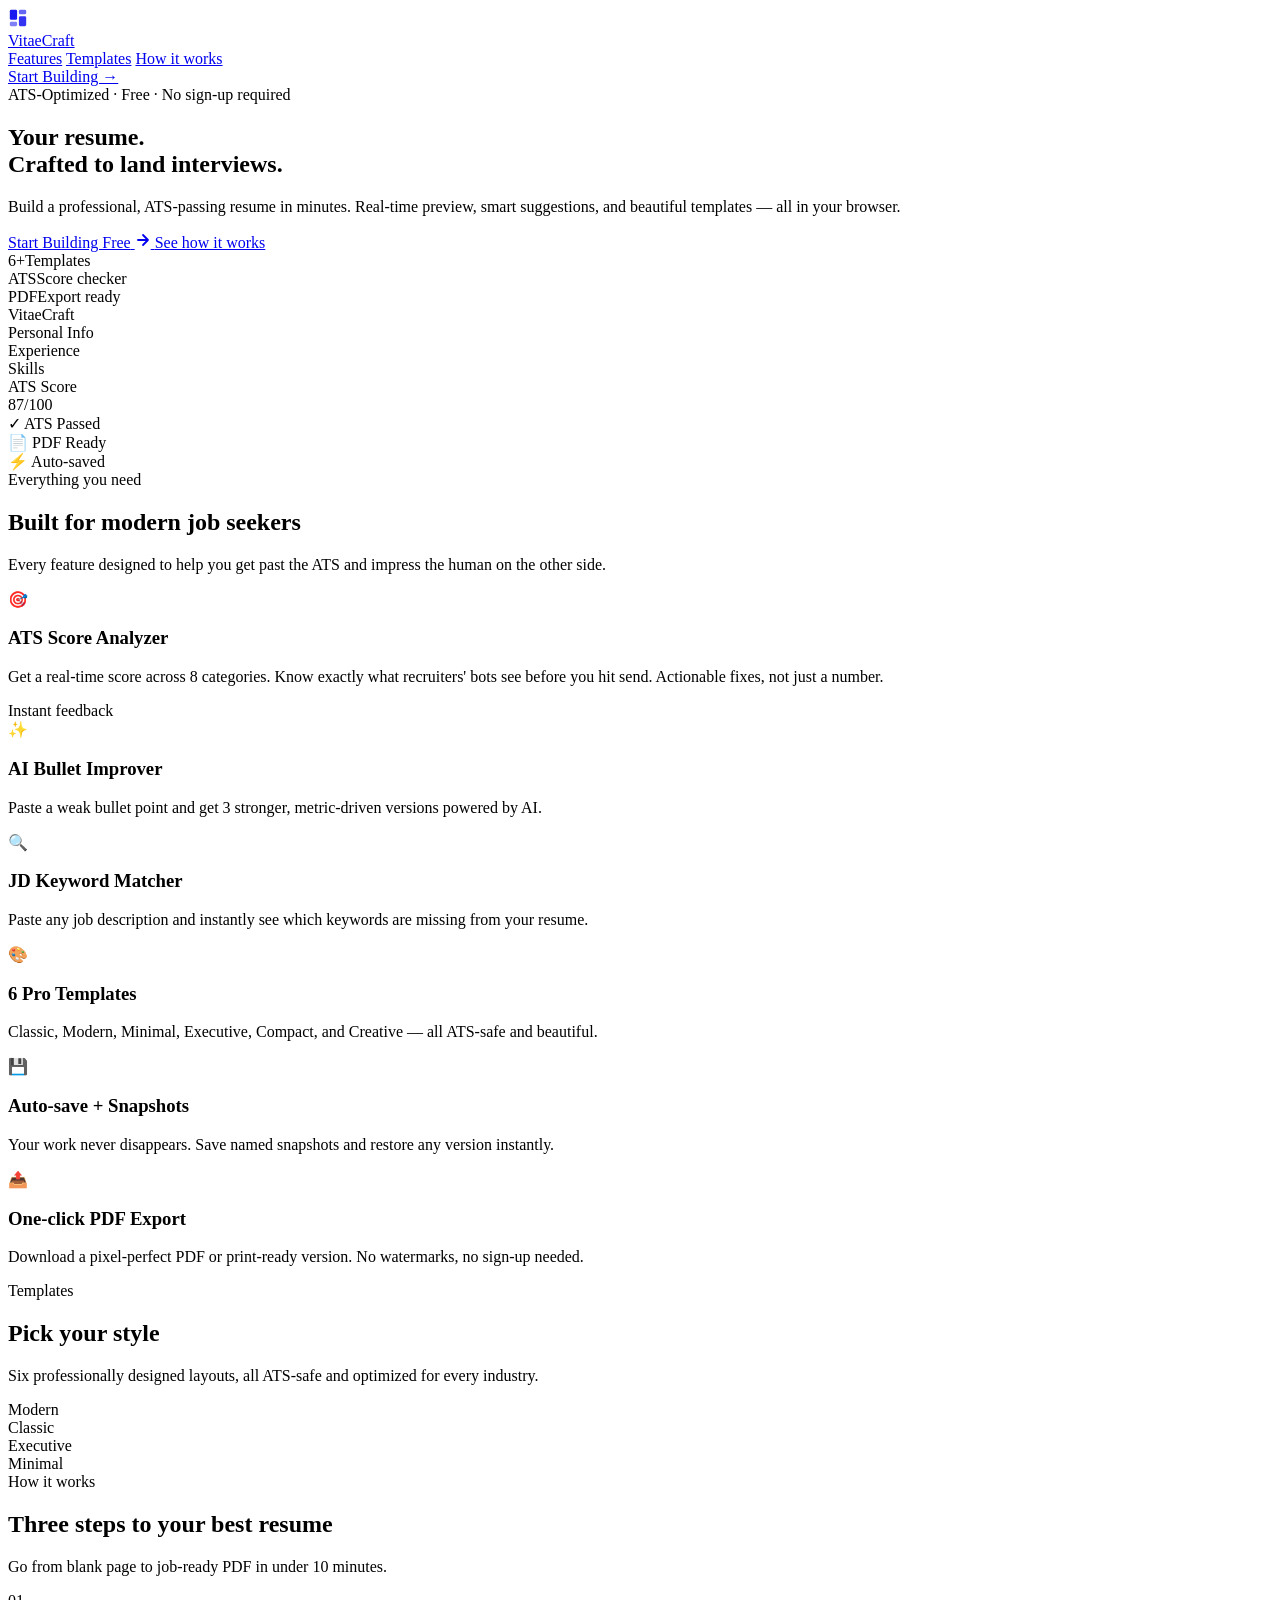
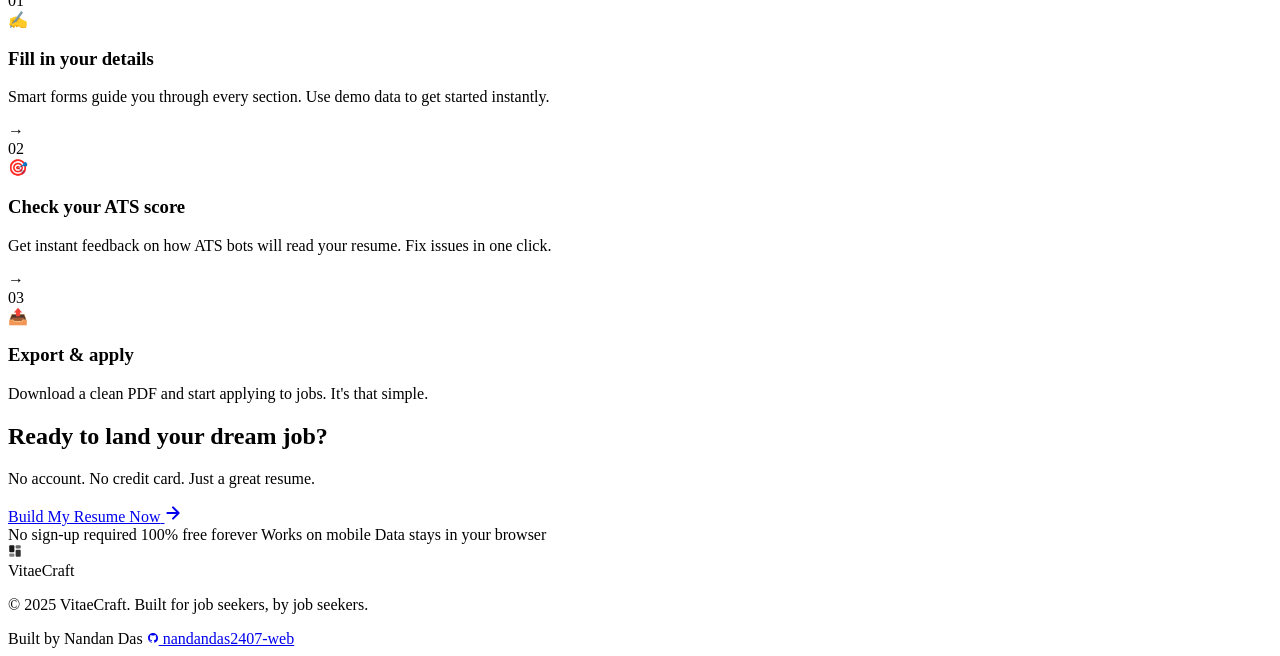
==== index.html @ b0406d77 "Add files via upload" ====
<!DOCTYPE html>
<html lang="en">
<head>
<meta charset="UTF-8"/>
<meta name="viewport" content="width=device-width,initial-scale=1.0"/>
<meta name="description" content="VitaeCraft — Build a professional, ATS-optimized resume in minutes. Real-time preview, smart AI suggestions, and beautiful templates. Free, no sign-up required."/>
<title>VitaeCraft — Resume Builder That Gets You Hired</title>
<link rel="preconnect" href="https://fonts.googleapis.com"/>
<link rel="preconnect" href="https://fonts.gstatic.com" crossorigin/>
<link href="https://fonts.googleapis.com/css2?family=Syne:wght@400;500;600;700;800&family=DM+Sans:ital,opsz,wght@0,9..40,300;0,9..40,400;0,9..40,500;0,9..40,700;1,9..40,400&family=DM+Mono:wght@400;500&display=swap" rel="stylesheet"/>
<link rel="stylesheet" href="css/landing.css"/>
</head>
<body>
<div class="noise"></div>

<nav class="nav" id="nav">
  <div class="nav-inner">
    <a href="index.html" class="nav-logo">
      <div class="logo-mark">
        <svg width="20" height="20" viewBox="0 0 22 22" fill="none">
          <rect x="2" y="2" width="8" height="11" rx="1.5" fill="currentColor" opacity=".9"/>
          <rect x="12" y="2" width="8" height="5" rx="1.5" fill="currentColor" opacity=".6"/>
          <rect x="12" y="9" width="8" height="11" rx="1.5" fill="currentColor" opacity=".8"/>
          <rect x="2" y="15" width="8" height="5" rx="1.5" fill="currentColor" opacity=".5"/>
        </svg>
      </div>
      <span class="logo-text">VitaeCraft</span>
    </a>
    <div class="nav-links">
      <a href="#features">Features</a>
      <a href="#templates">Templates</a>
      <a href="#how">How it works</a>
    </div>
    <a href="app.html" class="nav-cta">Start Building →</a>
  </div>
</nav>

<section class="hero">
  <div class="hero-bg">
    <div class="orb orb-1"></div>
    <div class="orb orb-2"></div>
    <div class="orb orb-3"></div>
    <div class="grid-overlay"></div>
  </div>
  <div class="hero-content">
    <div class="hero-badge">
      <span class="badge-dot"></span>
      ATS-Optimized &middot; Free &middot; No sign-up required
    </div>
    <h1 class="hero-title">
      Your resume.<br/>
      <span class="title-accent">Crafted to land</span>
      interviews.
    </h1>
    <p class="hero-sub">Build a professional, ATS-passing resume in minutes. Real-time preview, smart suggestions, and beautiful templates — all in your browser.</p>
    <div class="hero-actions">
      <a href="app.html" class="btn-primary">
        <span>Start Building Free</span>
        <svg width="16" height="16" viewBox="0 0 16 16" fill="none"><path d="M3 8h10M8 3l5 5-5 5" stroke="currentColor" stroke-width="1.8" stroke-linecap="round" stroke-linejoin="round"/></svg>
      </a>
      <a href="#how" class="btn-secondary">See how it works</a>
    </div>
    <div class="hero-stats">
      <div class="stat"><span class="stat-num">6+</span><span class="stat-label">Templates</span></div>
      <div class="stat-div"></div>
      <div class="stat"><span class="stat-num">ATS</span><span class="stat-label">Score checker</span></div>
      <div class="stat-div"></div>
      <div class="stat"><span class="stat-num">PDF</span><span class="stat-label">Export ready</span></div>
    </div>
  </div>
  <div class="hero-visual">
    <div class="preview-card">
      <div class="preview-topbar">
        <div class="preview-dots"><span></span><span></span><span></span></div>
        <div class="preview-title">VitaeCraft</div>
      </div>
      <div class="preview-body">
        <div class="preview-left">
          <div class="pl-section">
            <div class="pl-label">Personal Info</div>
            <div class="pl-field"></div>
            <div class="pl-field short"></div>
            <div class="pl-field"></div>
          </div>
          <div class="pl-section">
            <div class="pl-label">Experience</div>
            <div class="pl-field"></div>
            <div class="pl-field short"></div>
            <div class="pl-block"></div>
          </div>
          <div class="pl-section">
            <div class="pl-label">Skills</div>
            <div class="pl-tags">
              <div class="pl-tag"></div><div class="pl-tag wide"></div><div class="pl-tag"></div><div class="pl-tag wide"></div>
            </div>
          </div>
        </div>
        <div class="preview-right">
          <div class="pr-head">
            <div class="pr-name"></div>
            <div class="pr-title"></div>
            <div class="pr-contact">
              <div class="pr-ci"></div><div class="pr-ci"></div><div class="pr-ci"></div>
            </div>
          </div>
          <div class="pr-sect">
            <div class="pr-sh"></div>
            <div class="pr-line"></div>
            <div class="pr-line short"></div>
            <div class="pr-line"></div>
            <div class="pr-line short"></div>
          </div>
          <div class="pr-sect">
            <div class="pr-sh"></div>
            <div class="pr-line"></div>
            <div class="pr-line short"></div>
          </div>
          <div class="pr-score">
            <div class="pr-score-label">ATS Score</div>
            <div class="pr-score-num">87<span>/100</span></div>
            <div class="pr-score-bar"><div class="pr-score-fill" style="width:87%"></div></div>
          </div>
        </div>
      </div>
    </div>
    <div class="floating-tag tag-1">✓ ATS Passed</div>
    <div class="floating-tag tag-2">📄 PDF Ready</div>
    <div class="floating-tag tag-3">⚡ Auto-saved</div>
  </div>
</section>

<section class="features" id="features">
  <div class="section-inner">
    <div class="section-eyebrow">Everything you need</div>
    <h2 class="section-title">Built for modern job seekers</h2>
    <p class="section-sub">Every feature designed to help you get past the ATS and impress the human on the other side.</p>
    <div class="features-grid">
      <div class="feature-card feature-big fade-up">
        <div class="feature-icon">🎯</div>
        <h3>ATS Score Analyzer</h3>
        <p>Get a real-time score across 8 categories. Know exactly what recruiters' bots see before you hit send. Actionable fixes, not just a number.</p>
        <div class="feature-tag">Instant feedback</div>
      </div>
      <div class="feature-card fade-up">
        <div class="feature-icon">✨</div>
        <h3>AI Bullet Improver</h3>
        <p>Paste a weak bullet point and get 3 stronger, metric-driven versions powered by AI.</p>
      </div>
      <div class="feature-card fade-up">
        <div class="feature-icon">🔍</div>
        <h3>JD Keyword Matcher</h3>
        <p>Paste any job description and instantly see which keywords are missing from your resume.</p>
      </div>
      <div class="feature-card fade-up">
        <div class="feature-icon">🎨</div>
        <h3>6 Pro Templates</h3>
        <p>Classic, Modern, Minimal, Executive, Compact, and Creative — all ATS-safe and beautiful.</p>
      </div>
      <div class="feature-card fade-up">
        <div class="feature-icon">💾</div>
        <h3>Auto-save + Snapshots</h3>
        <p>Your work never disappears. Save named snapshots and restore any version instantly.</p>
      </div>
      <div class="feature-card fade-up">
        <div class="feature-icon">📤</div>
        <h3>One-click PDF Export</h3>
        <p>Download a pixel-perfect PDF or print-ready version. No watermarks, no sign-up needed.</p>
      </div>
    </div>
  </div>
</section>

<section class="templates-section" id="templates">
  <div class="section-inner">
    <div class="section-eyebrow">Templates</div>
    <h2 class="section-title">Pick your style</h2>
    <p class="section-sub">Six professionally designed layouts, all ATS-safe and optimized for every industry.</p>
    <div class="templates-row">
      <div class="tpl-preview tpl-modern active fade-up">
        <div class="tpl-header-strip"></div>
        <div class="tpl-name-block"><div class="tpl-pname"></div><div class="tpl-ptitle"></div></div>
        <div class="tpl-lines"><div class="tpl-l"></div><div class="tpl-l short"></div><div class="tpl-l"></div></div>
        <div class="tpl-badge">Modern</div>
      </div>
      <div class="tpl-preview tpl-classic fade-up">
        <div class="tpl-classic-head"><div class="tpl-pname"></div><div class="tpl-ptitle"></div><div class="tpl-divider"></div></div>
        <div class="tpl-lines"><div class="tpl-l"></div><div class="tpl-l short"></div><div class="tpl-l"></div></div>
        <div class="tpl-badge">Classic</div>
      </div>
      <div class="tpl-preview tpl-exec fade-up">
        <div class="tpl-exec-sidebar"></div>
        <div class="tpl-exec-body"><div class="tpl-pname dark"></div><div class="tpl-ptitle dark"></div><div class="tpl-lines"><div class="tpl-l dark"></div><div class="tpl-l short dark"></div></div></div>
        <div class="tpl-badge">Executive</div>
      </div>
      <div class="tpl-preview tpl-minimal fade-up">
        <div class="tpl-minimal-head"><div class="tpl-pname sm"></div><div class="tpl-ptitle sm"></div></div>
        <div class="tpl-min-div"></div>
        <div class="tpl-lines"><div class="tpl-l"></div><div class="tpl-l short"></div></div>
        <div class="tpl-badge">Minimal</div>
      </div>
    </div>
  </div>
</section>

<section class="how-section" id="how">
  <div class="section-inner">
    <div class="section-eyebrow">How it works</div>
    <h2 class="section-title">Three steps to your best resume</h2>
    <p class="section-sub">Go from blank page to job-ready PDF in under 10 minutes.</p>
    <div class="steps-row">
      <div class="step fade-up">
        <div class="step-num">01</div>
        <div class="step-icon">✍️</div>
        <h3>Fill in your details</h3>
        <p>Smart forms guide you through every section. Use demo data to get started instantly.</p>
      </div>
      <div class="step-arrow">→</div>
      <div class="step fade-up">
        <div class="step-num">02</div>
        <div class="step-icon">🎯</div>
        <h3>Check your ATS score</h3>
        <p>Get instant feedback on how ATS bots will read your resume. Fix issues in one click.</p>
      </div>
      <div class="step-arrow">→</div>
      <div class="step fade-up">
        <div class="step-num">03</div>
        <div class="step-icon">📤</div>
        <h3>Export &amp; apply</h3>
        <p>Download a clean PDF and start applying to jobs. It's that simple.</p>
      </div>
    </div>
  </div>
</section>

<section class="cta-section">
  <div class="cta-bg">
    <div class="cta-orb"></div>
  </div>
  <div class="cta-inner">
    <h2>Ready to land your dream job?</h2>
    <p>No account. No credit card. Just a great resume.</p>
    <a href="app.html" class="btn-primary large">
      <span>Build My Resume Now</span>
      <svg width="18" height="18" viewBox="0 0 16 16" fill="none"><path d="M3 8h10M8 3l5 5-5 5" stroke="currentColor" stroke-width="1.8" stroke-linecap="round" stroke-linejoin="round"/></svg>
    </a>
    <div class="cta-trust">
      <span class="cta-trust-item">No sign-up required</span>
      <span class="cta-trust-item">100% free forever</span>
      <span class="cta-trust-item">Works on mobile</span>
      <span class="cta-trust-item">Data stays in your browser</span>
    </div>
  </div>
</section>

<footer class="footer">
  <div class="footer-inner">
    <div class="footer-logo">
      <div class="logo-mark sm">
        <svg width="14" height="14" viewBox="0 0 22 22" fill="none">
          <rect x="2" y="2" width="8" height="11" rx="1.5" fill="currentColor" opacity=".9"/>
          <rect x="12" y="2" width="8" height="5" rx="1.5" fill="currentColor" opacity=".6"/>
          <rect x="12" y="9" width="8" height="11" rx="1.5" fill="currentColor" opacity=".8"/>
          <rect x="2" y="15" width="8" height="5" rx="1.5" fill="currentColor" opacity=".5"/>
        </svg>
      </div>
      <span>VitaeCraft</span>
    </div>
    <div class="footer-right">
      <p class="footer-copy">© 2025 VitaeCraft. Built for job seekers, by job seekers.</p>
      <div class="footer-credit">
        Built by <span class="credit-name">Nandan Das</span>
        <a href="https://github.com/nandandas2407-web" target="_blank" rel="noopener noreferrer" class="gh-link">
          <svg width="12" height="12" viewBox="0 0 24 24" fill="currentColor"><path d="M12 2C6.477 2 2 6.484 2 12.017c0 4.425 2.865 8.18 6.839 9.504.5.092.682-.217.682-.483 0-.237-.008-.868-.013-1.703-2.782.605-3.369-1.343-3.369-1.343-.454-1.158-1.11-1.466-1.11-1.466-.908-.62.069-.608.069-.608 1.003.07 1.531 1.032 1.531 1.032.892 1.53 2.341 1.088 2.91.832.092-.647.35-1.088.636-1.338-2.22-.253-4.555-1.113-4.555-4.951 0-1.093.39-1.988 1.029-2.688-.103-.253-.446-1.272.098-2.65 0 0 .84-.27 2.75 1.026A9.564 9.564 0 0112 6.844c.85.004 1.705.115 2.504.337 1.909-1.296 2.747-1.027 2.747-1.027.546 1.379.202 2.398.1 2.651.64.7 1.028 1.595 1.028 2.688 0 3.848-2.339 4.695-4.566 4.943.359.309.678.92.678 1.855 0 1.338-.012 2.419-.012 2.747 0 .268.18.58.688.482A10.019 10.019 0 0022 12.017C22 6.484 17.522 2 12 2z"/></svg>
          nandandas2407-web
        </a>
      </div>
    </div>
  </div>
</footer>

<script src="js/landing.js"></script>
</body>
</html>
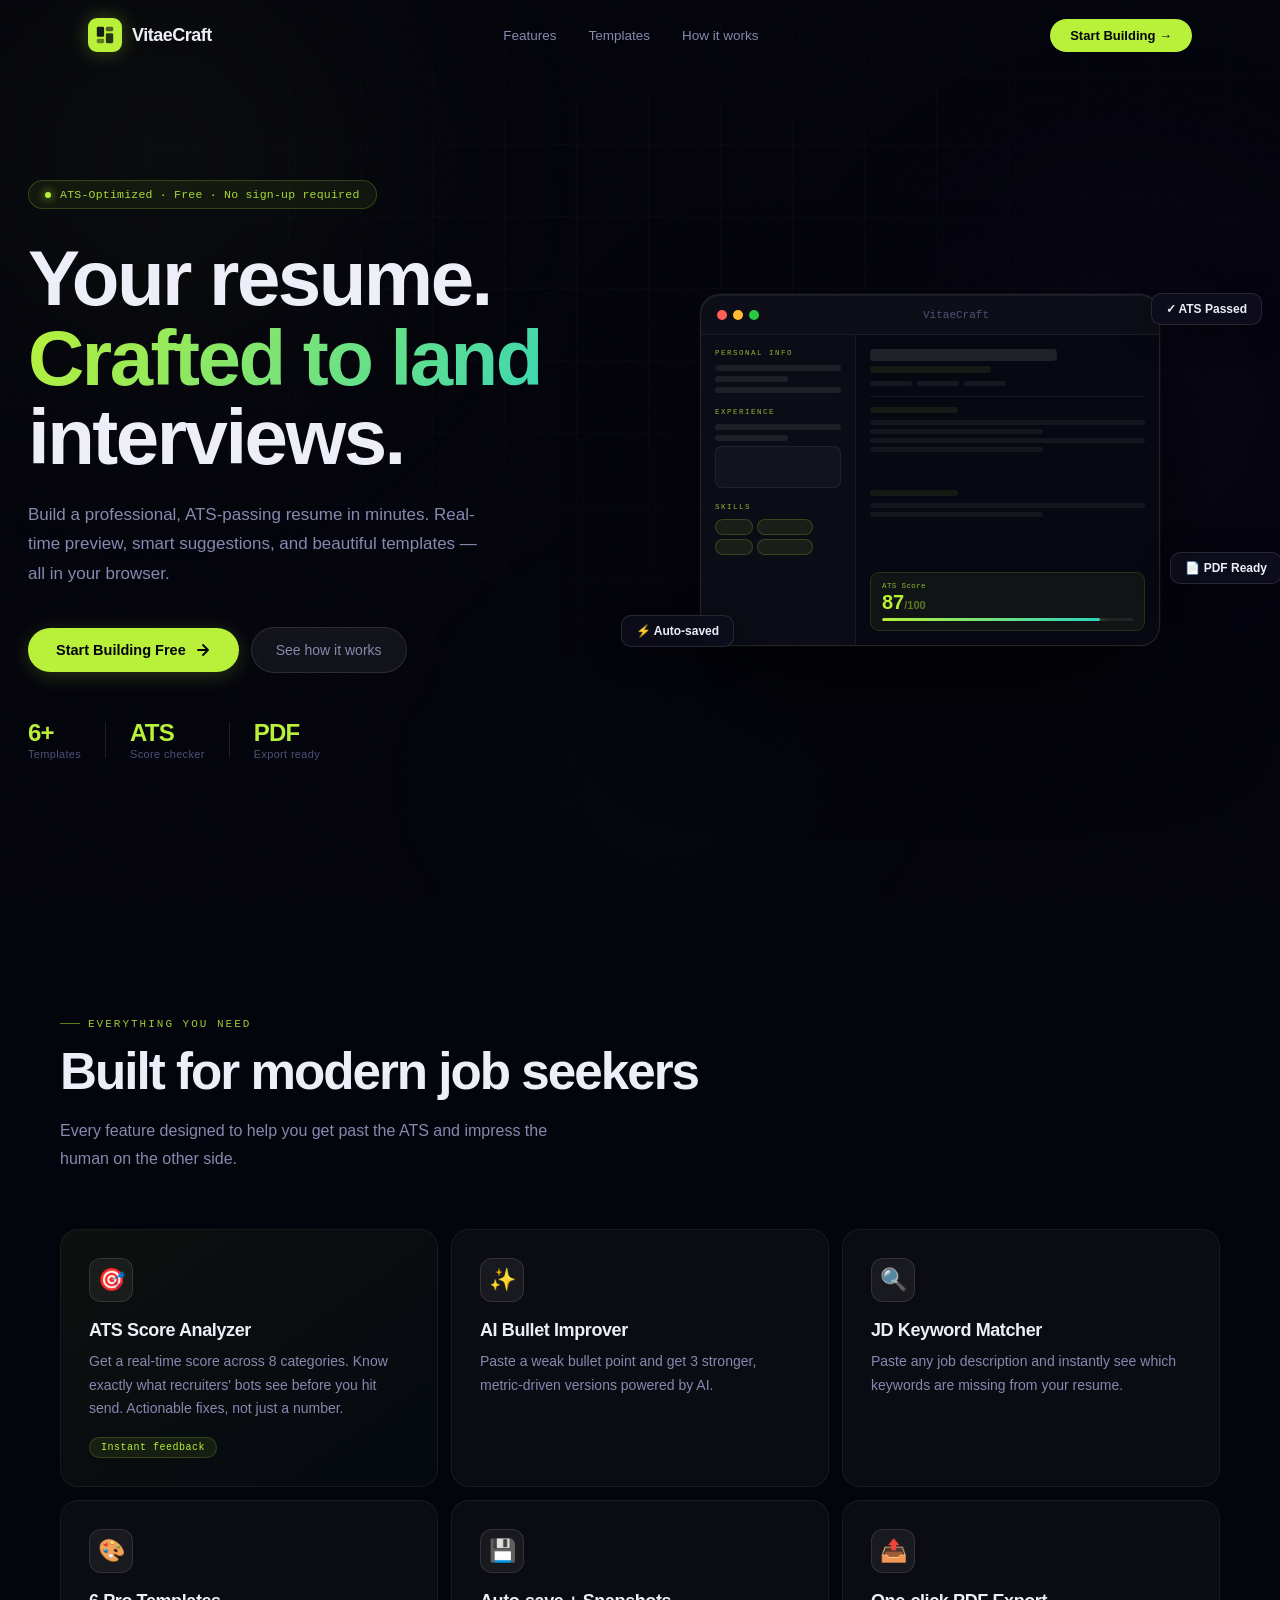
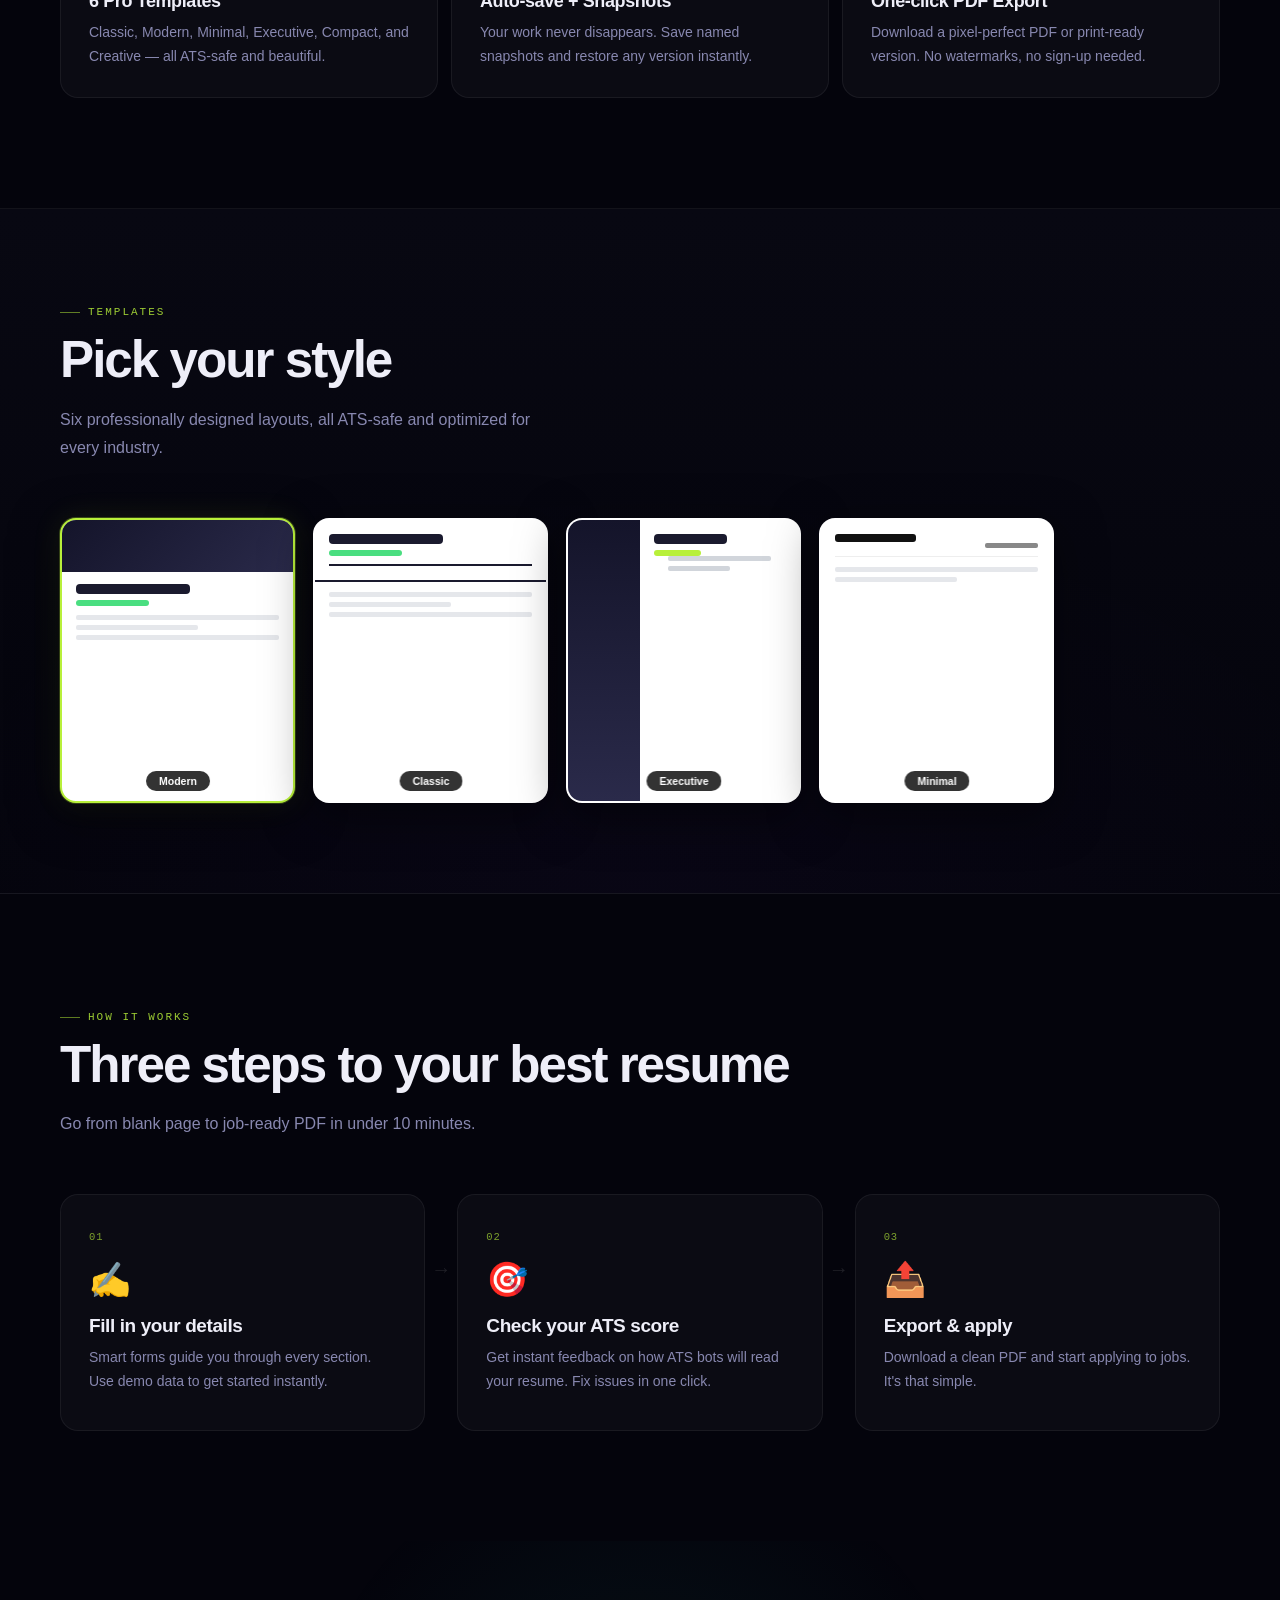
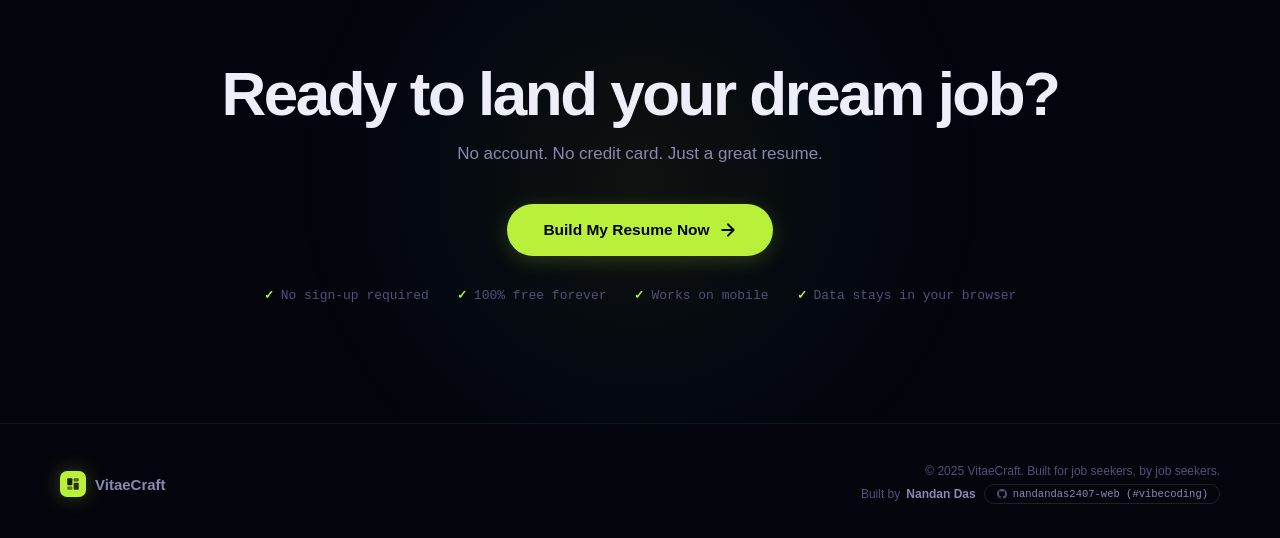
==== commit 33eb9cfd: "Update index.html" ====
--- a/index.html
+++ b/index.html
@@ -8,7 +8,7 @@
 <link rel="preconnect" href="https://fonts.googleapis.com"/>
 <link rel="preconnect" href="https://fonts.gstatic.com" crossorigin/>
 <link href="https://fonts.googleapis.com/css2?family=Syne:wght@400;500;600;700;800&family=DM+Sans:ital,opsz,wght@0,9..40,300;0,9..40,400;0,9..40,500;0,9..40,700;1,9..40,400&family=DM+Mono:wght@400;500&display=swap" rel="stylesheet"/>
-<link rel="stylesheet" href="css/landing.css"/>
+<link rel="stylesheet" href="landing.css"/>
 </head>
 <body>
 <div class="noise"></div>
@@ -271,13 +271,13 @@
         Built by <span class="credit-name">Nandan Das</span>
         <a href="https://github.com/nandandas2407-web" target="_blank" rel="noopener noreferrer" class="gh-link">
           <svg width="12" height="12" viewBox="0 0 24 24" fill="currentColor"><path d="M12 2C6.477 2 2 6.484 2 12.017c0 4.425 2.865 8.18 6.839 9.504.5.092.682-.217.682-.483 0-.237-.008-.868-.013-1.703-2.782.605-3.369-1.343-3.369-1.343-.454-1.158-1.11-1.466-1.11-1.466-.908-.62.069-.608.069-.608 1.003.07 1.531 1.032 1.531 1.032.892 1.53 2.341 1.088 2.91.832.092-.647.35-1.088.636-1.338-2.22-.253-4.555-1.113-4.555-4.951 0-1.093.39-1.988 1.029-2.688-.103-.253-.446-1.272.098-2.65 0 0 .84-.27 2.75 1.026A9.564 9.564 0 0112 6.844c.85.004 1.705.115 2.504.337 1.909-1.296 2.747-1.027 2.747-1.027.546 1.379.202 2.398.1 2.651.64.7 1.028 1.595 1.028 2.688 0 3.848-2.339 4.695-4.566 4.943.359.309.678.92.678 1.855 0 1.338-.012 2.419-.012 2.747 0 .268.18.58.688.482A10.019 10.019 0 0022 12.017C22 6.484 17.522 2 12 2z"/></svg>
-          nandandas2407-web
+          nandandas2407-web (#vibecoding)
         </a>
       </div>
     </div>
   </div>
 </footer>
 
-<script src="js/landing.js"></script>
+<script src="landing.js"></script>
 </body>
 </html>
--- a/landing.css
+++ b/landing.css
@@ -0,0 +1,194 @@
+*,*::before,*::after{box-sizing:border-box;margin:0;padding:0}
+:root{
+  --bg:#04040c;--bg2:#080812;--bg3:#0e0e1c;--bg4:#141428;
+  --glass:rgba(255,255,255,.03);--glass2:rgba(255,255,255,.06);
+  --border:rgba(255,255,255,.06);--border2:rgba(255,255,255,.11);
+  --fg:#eeeef8;--fg2:#8888b0;--fg3:#50507a;
+  --lime:#b8f03a;--lime-t:rgba(184,240,58,.08);--lime-g:rgba(184,240,58,.18);
+  --teal:#2dd4bf;--teal-t:rgba(45,212,191,.08);
+  --violet:#7c3aed;--violet-t:rgba(124,58,237,.1);
+  --r:10px;--r2:18px;--r3:26px;
+  --ease:cubic-bezier(.4,0,.2,1);--spring:cubic-bezier(.34,1.56,.64,1);
+}
+html{scroll-behavior:smooth;scroll-padding-top:80px}
+body{font-family:'DM Sans',sans-serif;background:var(--bg);color:var(--fg);overflow-x:hidden;-webkit-font-smoothing:antialiased;text-rendering:optimizeLegibility}
+.noise{position:fixed;inset:0;pointer-events:none;z-index:0;opacity:.018;background-image:url("data:image/svg+xml,%3Csvg viewBox='0 0 256 256' xmlns='http://www.w3.org/2000/svg'%3E%3Cfilter id='n'%3E%3CfeTurbulence type='fractalNoise' baseFrequency='0.85' numOctaves='4' stitchTiles='stitch'/%3E%3C/filter%3E%3Crect width='100%25' height='100%25' filter='url(%23n)'/%3E%3C/svg%3E");background-size:256px;background-repeat:repeat}
+.nav{position:fixed;top:0;left:0;right:0;z-index:100;padding:0;transition:all .4s var(--ease)}
+.nav.scrolled{background:rgba(4,4,12,.92);backdrop-filter:blur(24px) saturate(180%);border-bottom:1px solid var(--border)}
+.nav-inner{max-width:1160px;margin:0 auto;padding:18px 28px;display:flex;align-items:center;justify-content:space-between;gap:20px}
+.nav-logo{display:flex;align-items:center;gap:10px;text-decoration:none;color:var(--fg)}
+.logo-mark{width:34px;height:34px;background:var(--lime);border-radius:9px;display:flex;align-items:center;justify-content:center;color:#04040c;flex-shrink:0;box-shadow:0 0 20px rgba(184,240,58,.3)}
+.logo-mark.sm{width:26px;height:26px;border-radius:7px}
+.logo-text{font-family:'Syne',sans-serif;font-size:18px;font-weight:800;letter-spacing:-.5px}
+.nav-links{display:flex;align-items:center;gap:32px}
+.nav-links a{font-size:13.5px;font-weight:500;color:var(--fg2);text-decoration:none;transition:color .2s}
+.nav-links a:hover{color:var(--fg)}
+.nav-cta{font-family:'DM Sans',sans-serif;font-size:13px;font-weight:700;padding:9px 20px;background:var(--lime);color:#04040c;border-radius:99px;text-decoration:none;transition:all .25s var(--ease)}
+.nav-cta:hover{background:#cbff45;transform:translateY(-1px);box-shadow:0 8px 24px rgba(184,240,58,.35)}
+.hero{position:relative;min-height:100vh;display:flex;align-items:center;padding:120px 28px 80px;overflow:hidden}
+.hero-bg{position:absolute;inset:0;pointer-events:none}
+.orb{position:absolute;border-radius:50%;filter:blur(120px)}
+.orb-1{width:640px;height:640px;top:-160px;left:-160px;background:radial-gradient(circle,rgba(184,240,58,.06) 0%,transparent 70%)}
+.orb-2{width:500px;height:500px;top:45%;right:-100px;background:radial-gradient(circle,rgba(124,58,237,.09) 0%,transparent 70%);transform:translateY(-50%)}
+.orb-3{width:350px;height:350px;bottom:-60px;left:38%;background:radial-gradient(circle,rgba(45,212,191,.05) 0%,transparent 70%)}
+.grid-overlay{position:absolute;inset:0;background-image:linear-gradient(rgba(255,255,255,.02) 1px,transparent 1px),linear-gradient(90deg,rgba(255,255,255,.02) 1px,transparent 1px);background-size:72px 72px;mask-image:radial-gradient(ellipse 85% 75% at 50% 30%,black 20%,transparent 80%)}
+.hero-content{position:relative;z-index:2;flex:1;max-width:580px}
+.hero-badge{display:inline-flex;align-items:center;gap:9px;background:rgba(184,240,58,.06);border:1px solid rgba(184,240,58,.2);border-radius:99px;padding:7px 16px;font-size:11.5px;font-weight:500;color:rgba(184,240,58,.9);margin-bottom:30px;font-family:'DM Mono',monospace;letter-spacing:.02em}
+.badge-dot{width:6px;height:6px;border-radius:50%;background:var(--lime);flex-shrink:0;box-shadow:0 0 10px var(--lime);animation:pulse 2.4s ease infinite}
+@keyframes pulse{0%,100%{opacity:1;transform:scale(1)}50%{opacity:.4;transform:scale(.85)}}
+.hero-title{font-family:'Syne',sans-serif;font-size:clamp(46px,6.2vw,78px);font-weight:800;line-height:1.02;letter-spacing:-2.5px;color:var(--fg);margin-bottom:22px}
+.title-accent{display:block;background:linear-gradient(120deg,var(--lime) 0%,var(--teal) 100%);-webkit-background-clip:text;-webkit-text-fill-color:transparent;background-clip:text}
+.hero-sub{font-size:17px;color:var(--fg2);line-height:1.75;margin-bottom:38px;font-weight:300;max-width:460px}
+.hero-actions{display:flex;align-items:center;gap:12px;margin-bottom:48px;flex-wrap:wrap}
+.btn-primary{display:inline-flex;align-items:center;gap:9px;padding:14px 28px;background:var(--lime);color:#04040c;font-family:'DM Sans',sans-serif;font-size:14.5px;font-weight:700;border-radius:99px;text-decoration:none;transition:all .25s var(--ease);box-shadow:0 4px 20px rgba(184,240,58,.2)}
+.btn-primary:hover{background:#cbff45;transform:translateY(-2px);box-shadow:0 12px 36px rgba(184,240,58,.35)}
+.btn-primary.large{padding:17px 36px;font-size:15.5px}
+.btn-primary svg{transition:transform .2s cubic-bezier(.34,1.56,.64,1)}
+.btn-primary:hover svg{transform:translateX(3px)}
+.btn-secondary{display:inline-flex;align-items:center;gap:6px;padding:14px 24px;background:var(--glass2);border:1px solid var(--border2);color:var(--fg2);font-family:'DM Sans',sans-serif;font-size:14px;font-weight:500;border-radius:99px;text-decoration:none;transition:all .2s;backdrop-filter:blur(8px)}
+.btn-secondary:hover{border-color:rgba(255,255,255,.2);color:var(--fg);background:rgba(255,255,255,.07)}
+.hero-stats{display:flex;align-items:center;gap:24px}
+.stat{display:flex;flex-direction:column;gap:3px}
+.stat-num{font-family:'Syne',sans-serif;font-size:24px;font-weight:800;color:var(--lime);letter-spacing:-.8px;line-height:1}
+.stat-label{font-size:11px;color:var(--fg3);font-weight:500;letter-spacing:.03em}
+.stat-div{width:1px;height:36px;background:var(--border2)}
+.hero-visual{position:relative;flex:1;display:flex;align-items:center;justify-content:center;z-index:2;min-height:520px}
+.preview-card{background:var(--bg2);border:1px solid var(--border2);border-radius:20px;width:460px;overflow:hidden;box-shadow:0 50px 120px rgba(0,0,0,.7),0 0 0 1px rgba(184,240,58,.04),inset 0 1px 0 rgba(255,255,255,.05);animation:float 7s ease-in-out infinite}
+@keyframes float{0%,100%{transform:translateY(0) rotate(0deg)}50%{transform:translateY(-14px) rotate(.3deg)}}
+.preview-topbar{height:40px;background:rgba(255,255,255,.025);border-bottom:1px solid var(--border);display:flex;align-items:center;padding:0 16px;gap:10px}
+.preview-dots{display:flex;gap:6px}
+.preview-dots span{width:10px;height:10px;border-radius:50%}
+.preview-dots span:first-child{background:#ff5f57}
+.preview-dots span:nth-child(2){background:#ffbd2e}
+.preview-dots span:nth-child(3){background:#28ca41}
+.preview-title{font-size:11px;color:var(--fg3);font-family:'DM Mono',monospace;margin:0 auto}
+.preview-body{display:grid;grid-template-columns:155px 1fr;height:310px}
+.preview-left{padding:14px;background:rgba(255,255,255,.015);border-right:1px solid var(--border)}
+.pl-section{margin-bottom:15px}
+.pl-label{font-size:7.5px;text-transform:uppercase;letter-spacing:1.5px;color:var(--lime);font-family:'DM Mono',monospace;margin-bottom:8px;opacity:.75}
+.pl-field{height:6px;background:rgba(255,255,255,.08);border-radius:3px;margin-bottom:5px;animation:shimmer 2.2s ease-in-out infinite}
+.pl-field.short{width:58%}
+.pl-block{height:42px;background:rgba(255,255,255,.03);border-radius:7px;border:1px solid var(--border)}
+.pl-tags{display:flex;flex-wrap:wrap;gap:4px}
+.pl-tag{height:16px;width:38px;background:var(--lime-t);border-radius:99px;border:1px solid rgba(184,240,58,.18)}
+.pl-tag.wide{width:56px}
+@keyframes shimmer{0%,100%{opacity:.3}50%{opacity:.85}}
+.preview-right{padding:14px;display:flex;flex-direction:column;gap:10px}
+.pr-head{padding-bottom:10px;border-bottom:1px solid var(--border)}
+.pr-name{height:12px;width:68%;background:rgba(255,255,255,.1);border-radius:4px;margin-bottom:5px;animation:shimmer 2.4s ease-in-out infinite}
+.pr-title{height:7px;width:44%;background:var(--lime-t);border-radius:3px;margin-bottom:8px}
+.pr-contact{display:flex;gap:5px}
+.pr-ci{height:5px;width:42px;background:rgba(255,255,255,.06);border-radius:2px}
+.pr-sect{flex:1}
+.pr-sh{height:6px;width:32%;background:var(--lime-t);border-radius:3px;margin-bottom:7px}
+.pr-line{height:5px;background:rgba(255,255,255,.05);border-radius:2px;margin-bottom:4px;animation:shimmer 2s ease-in-out infinite}
+.pr-line.short{width:63%}
+.pr-score{background:rgba(184,240,58,.05);border:1px solid rgba(184,240,58,.13);border-radius:9px;padding:9px 11px;margin-top:auto}
+.pr-score-label{font-size:7.5px;color:var(--lime);font-family:'DM Mono',monospace;opacity:.75;margin-bottom:2px;letter-spacing:.05em}
+.pr-score-num{font-family:'Syne',sans-serif;font-size:20px;font-weight:800;color:var(--lime);line-height:1}
+.pr-score-num span{font-size:11px;opacity:.45}
+.pr-score-bar{height:3px;background:rgba(255,255,255,.07);border-radius:99px;margin-top:6px;overflow:hidden}
+.pr-score-fill{height:100%;background:linear-gradient(90deg,var(--lime),var(--teal));border-radius:99px;box-shadow:0 0 10px var(--lime)}
+.floating-tag{position:absolute;background:rgba(14,14,28,.92);border:1px solid var(--border2);border-radius:10px;padding:8px 14px;font-size:12px;font-weight:600;color:var(--fg);backdrop-filter:blur(16px);white-space:nowrap;font-family:'DM Sans',sans-serif;box-shadow:0 8px 32px rgba(0,0,0,.4)}
+.tag-1{top:16%;right:-10px;animation:floatTag 5.5s ease-in-out infinite}
+.tag-2{bottom:28%;right:-30px;animation:floatTag 6.5s ease-in-out infinite .9s}
+.tag-3{bottom:16%;left:2%;animation:floatTag 4.8s ease-in-out infinite 1.7s}
+@keyframes floatTag{0%,100%{transform:translateY(0)}50%{transform:translateY(-9px)}}
+.features{padding:110px 28px;position:relative}
+.section-inner{max-width:1160px;margin:0 auto}
+.section-eyebrow{display:inline-flex;align-items:center;gap:8px;font-family:'DM Mono',monospace;font-size:11px;color:var(--lime);letter-spacing:2px;text-transform:uppercase;margin-bottom:14px;opacity:.85}
+.section-eyebrow::before{content:'';display:inline-block;width:20px;height:1px;background:var(--lime);opacity:.6}
+.section-title{font-family:'Syne',sans-serif;font-size:clamp(34px,4vw,52px);font-weight:800;letter-spacing:-2px;margin-bottom:18px;line-height:1.08}
+.section-sub{font-size:16px;color:var(--fg2);line-height:1.75;max-width:500px;margin-bottom:56px;font-weight:300}
+.features-grid{display:grid;grid-template-columns:repeat(3,1fr);gap:13px}
+.feature-card{background:var(--glass);border:1px solid var(--border);border-radius:var(--r2);padding:28px;transition:all .3s var(--ease);position:relative;overflow:hidden}
+.feature-card::after{content:'';position:absolute;inset:0;background:linear-gradient(145deg,rgba(184,240,58,.055),transparent 60%);opacity:0;transition:opacity .35s}
+.feature-card:hover{border-color:rgba(184,240,58,.2);transform:translateY(-4px);box-shadow:0 24px 60px rgba(0,0,0,.5)}
+.feature-card:hover::after{opacity:1}
+.feature-card.feature-big{background:linear-gradient(145deg,rgba(184,240,58,.055),rgba(45,212,191,.03))}
+.feature-icon{width:44px;height:44px;border-radius:12px;background:var(--glass2);border:1px solid var(--border2);display:flex;align-items:center;justify-content:center;font-size:22px;margin-bottom:18px}
+.feature-card h3{font-family:'Syne',sans-serif;font-size:18px;font-weight:700;margin-bottom:9px;letter-spacing:-.4px}
+.feature-card p{font-size:14px;color:var(--fg2);line-height:1.7;font-weight:300}
+.feature-tag{display:inline-flex;align-items:center;margin-top:16px;font-family:'DM Mono',monospace;font-size:10px;padding:4px 11px;background:var(--lime-t);color:var(--lime);border-radius:99px;border:1px solid rgba(184,240,58,.18);letter-spacing:.05em}
+.templates-section{padding:90px 28px;background:linear-gradient(180deg,var(--bg2) 0%,var(--bg) 100%);border-top:1px solid var(--border);border-bottom:1px solid var(--border);position:relative;overflow:hidden}
+.templates-section::before{content:'';position:absolute;inset:0;background:radial-gradient(ellipse 60% 60% at 50% 100%,rgba(124,58,237,.04),transparent);pointer-events:none}
+.templates-row{display:flex;gap:18px;flex-wrap:wrap;margin-top:8px}
+.tpl-preview{flex:1;min-width:175px;max-width:235px;height:285px;background:white;border-radius:16px;position:relative;overflow:hidden;cursor:pointer;transition:all .35s var(--ease);border:2.5px solid transparent;box-shadow:0 12px 48px rgba(0,0,0,.5)}
+.tpl-preview:hover{transform:translateY(-8px) scale(1.02);box-shadow:0 28px 70px rgba(0,0,0,.6)}
+.tpl-preview.active{border-color:var(--lime);box-shadow:0 12px 48px rgba(0,0,0,.5),0 0 0 1px rgba(184,240,58,.3),0 0 30px rgba(184,240,58,.1)}
+.tpl-badge{position:absolute;bottom:10px;left:50%;transform:translateX(-50%);background:rgba(0,0,0,.8);color:white;font-size:10.5px;font-weight:700;padding:4px 13px;border-radius:99px;white-space:nowrap;font-family:'DM Sans',sans-serif;backdrop-filter:blur(8px)}
+.tpl-header-strip{height:52px;background:linear-gradient(135deg,#14142a,#2a2a4a);margin-bottom:12px}
+.tpl-name-block{padding:0 14px;margin-bottom:9px}
+.tpl-pname{height:10px;width:56%;background:#1a1a2e;border-radius:4px;margin-bottom:6px}
+.tpl-ptitle{height:6px;width:36%;background:#4ade80;border-radius:3px}
+.tpl-lines{padding:0 14px;display:flex;flex-direction:column;gap:5px}
+.tpl-l{height:5px;background:#e5e7eb;border-radius:2px}
+.tpl-l.short{width:60%}
+.tpl-classic-head{padding:14px;text-align:center;border-bottom:2.5px solid #1a1a2e;margin-bottom:10px}
+.tpl-divider{height:2px;background:#1a1a2e;margin-top:8px}
+.tpl-exec-sidebar{width:72px;height:100%;background:linear-gradient(180deg,#14142a,#2a2a4a);position:absolute;left:0;top:0}
+.tpl-exec-body{padding:14px 14px 14px 86px}
+.tpl-pname.dark{background:#1a1a2e}
+.tpl-ptitle.dark{background:#b8f03a}
+.tpl-l.dark{background:#d1d5db}
+.tpl-minimal-head{padding:14px 14px 8px;display:flex;justify-content:space-between;align-items:flex-end}
+.tpl-pname.sm{height:8px;width:40%;background:#111;border-radius:3px}
+.tpl-ptitle.sm{height:5px;width:26%;background:#888;border-radius:2px}
+.tpl-min-div{height:1px;background:#eee;margin:0 14px 10px}
+.how-section{padding:110px 28px;position:relative}
+.steps-row{display:flex;align-items:flex-start;gap:0;flex-wrap:wrap;position:relative;z-index:1}
+.step{flex:1;min-width:240px;padding:36px 28px;background:var(--glass);border:1px solid var(--border);border-radius:var(--r2);position:relative;transition:all .3s var(--ease)}
+.step:hover{border-color:var(--border2);background:var(--glass2);transform:translateY(-3px)}
+.step-num{font-family:'DM Mono',monospace;font-size:10.5px;color:var(--lime);margin-bottom:16px;opacity:.65;letter-spacing:.08em}
+.step-icon{font-size:34px;margin-bottom:16px}
+.step h3{font-family:'Syne',sans-serif;font-size:19px;font-weight:700;margin-bottom:9px;letter-spacing:-.4px}
+.step p{font-size:14px;color:var(--fg2);line-height:1.7;font-weight:300}
+.step-arrow{font-size:20px;color:var(--border2);padding:0 6px;display:flex;align-items:center;margin-top:64px;flex-shrink:0}
+.cta-section{padding:120px 28px;position:relative;overflow:hidden;text-align:center}
+.cta-bg{position:absolute;inset:0;pointer-events:none}
+.cta-orb{position:absolute;width:700px;height:700px;top:50%;left:50%;transform:translate(-50%,-50%);background:radial-gradient(circle,rgba(184,240,58,.06) 0%,rgba(45,212,191,.03) 40%,transparent 70%);border-radius:50%}
+.cta-inner{position:relative;z-index:2}
+.cta-inner h2{font-family:'Syne',sans-serif;font-size:clamp(34px,5.5vw,62px);font-weight:800;letter-spacing:-2.5px;margin-bottom:18px;line-height:1.05}
+.cta-inner p{font-size:17px;color:var(--fg2);margin-bottom:40px;font-weight:300}
+.cta-trust{display:flex;align-items:center;justify-content:center;gap:28px;margin-top:32px;flex-wrap:wrap}
+.cta-trust-item{display:flex;align-items:center;gap:7px;font-size:13px;color:var(--fg3);font-family:'DM Mono',monospace}
+.cta-trust-item::before{content:'✓';color:var(--lime);font-weight:700;font-size:12px}
+.footer{padding:40px 28px 32px;border-top:1px solid var(--border)}
+.footer-inner{max-width:1160px;margin:0 auto;display:flex;align-items:center;justify-content:space-between;gap:16px;flex-wrap:wrap}
+.footer-logo{display:flex;align-items:center;gap:9px;font-family:'Syne',sans-serif;font-size:15px;font-weight:700;color:var(--fg2)}
+.footer-right{display:flex;flex-direction:column;align-items:flex-end;gap:6px}
+.footer-copy{font-size:12px;color:var(--fg3)}
+.footer-credit{display:flex;align-items:center;gap:6px;font-size:12px;color:var(--fg3);flex-wrap:wrap}
+.footer-credit .credit-name{color:var(--fg2);font-weight:600}
+.footer-credit .gh-link{display:inline-flex;align-items:center;gap:5px;padding:3px 11px;border:1px solid var(--border2);border-radius:99px;font-family:'DM Mono',monospace;font-size:10.5px;color:var(--fg2);text-decoration:none;transition:all .2s;margin-left:2px}
+.footer-credit .gh-link:hover{border-color:var(--lime);color:var(--lime)}
+.footer-credit .gh-link svg{opacity:.6}
+.fade-up{opacity:0;transform:translateY(24px);transition:opacity .6s var(--ease),transform .6s var(--ease)}
+.fade-up.visible{opacity:1;transform:none}
+@media(max-width:960px){
+  .hero{flex-direction:column;padding-top:90px;text-align:center;gap:60px}
+  .hero-content{max-width:100%}
+  .hero-sub{max-width:100%}
+  .hero-visual{width:100%;min-height:auto}
+  .preview-card{width:100%;max-width:420px}
+  .floating-tag{display:none}
+  .features-grid{grid-template-columns:1fr 1fr}
+  .nav-links{display:none}
+  .hero-badge{margin:0 auto 26px}
+  .hero-stats{justify-content:center}
+  .hero-actions{justify-content:center}
+  .section-sub{max-width:100%}
+}
+@media(max-width:640px){
+  .features-grid{grid-template-columns:1fr}
+  .steps-row{flex-direction:column;gap:0}
+  .step-arrow{transform:rotate(90deg);margin:4px auto}
+  .templates-row{justify-content:center}
+  .cta-trust{flex-direction:column;gap:10px}
+  .footer-inner{flex-direction:column;align-items:center;text-align:center}
+  .footer-right{align-items:center}
+}
+@media(max-width:400px){
+  .hero,.features,.how-section,.templates-section,.cta-section{padding-left:16px;padding-right:16px}
+  .nav-inner{padding:16px 18px}
+}
